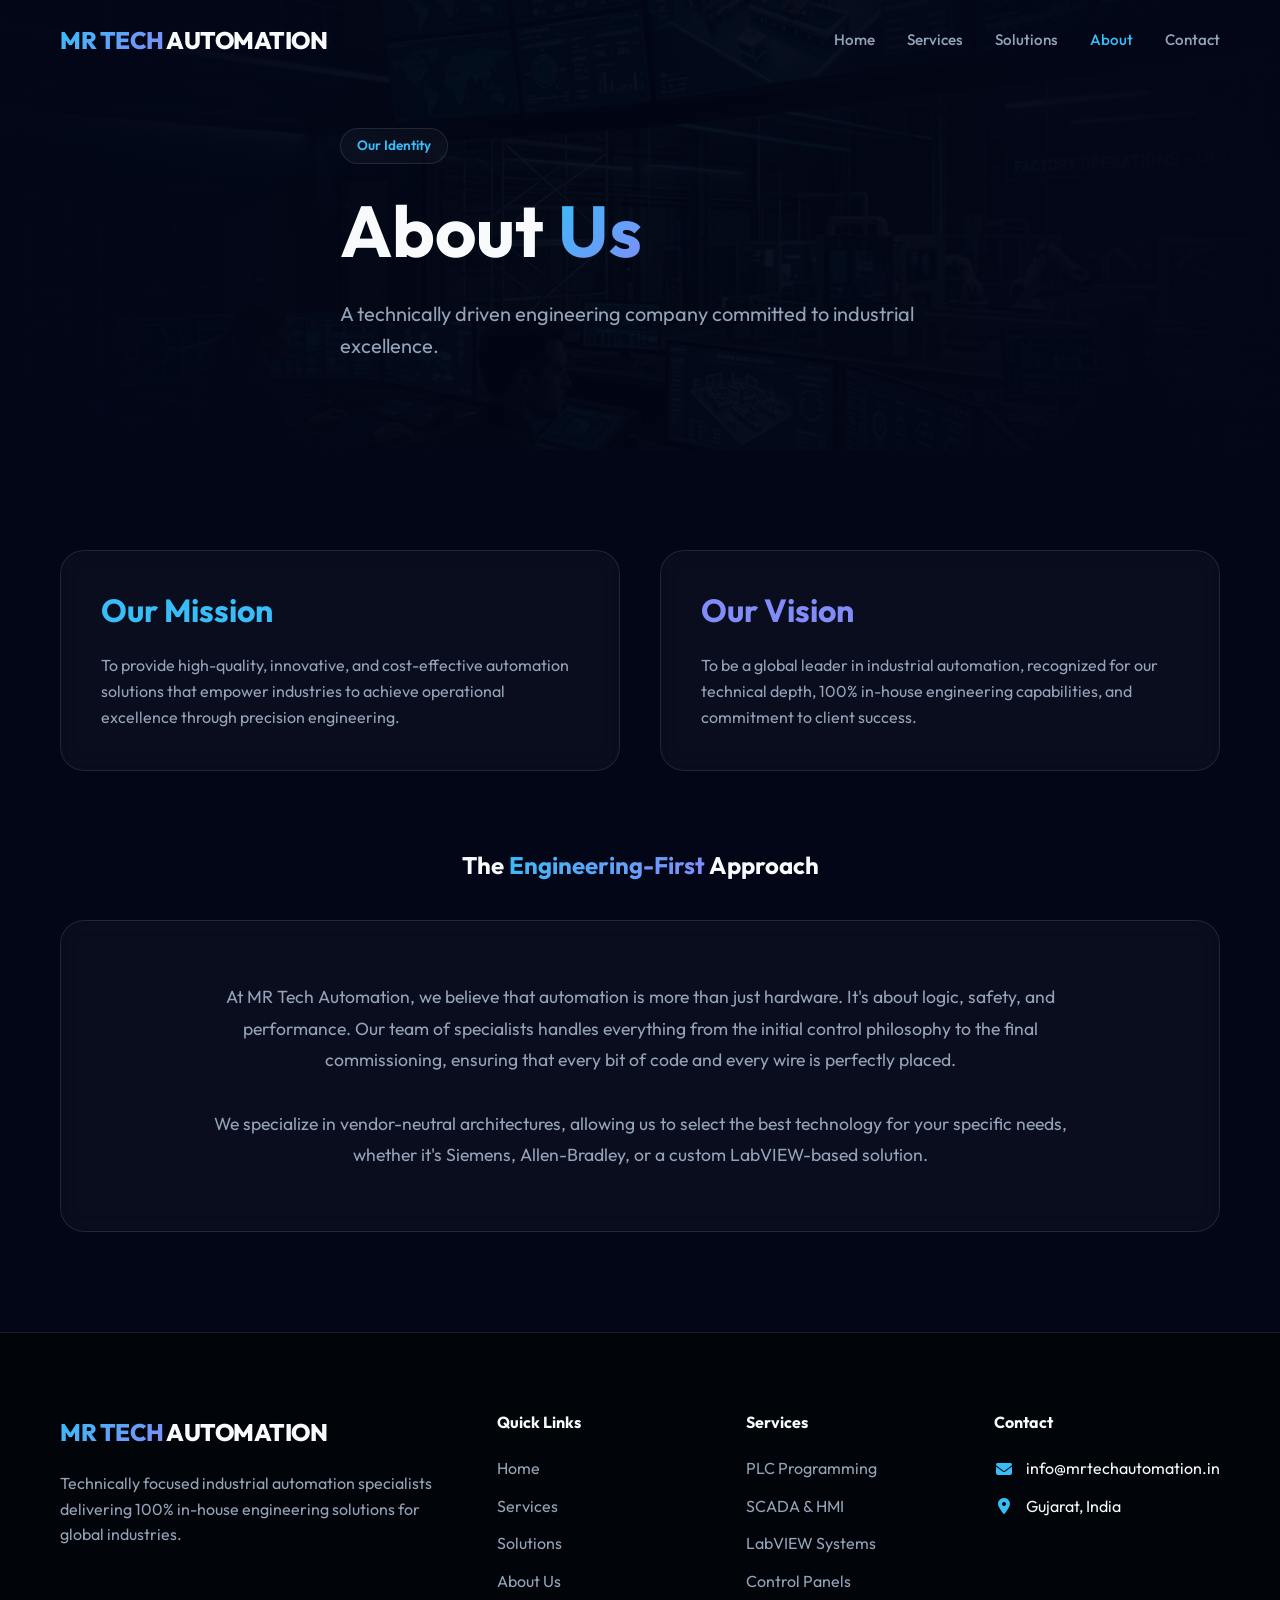
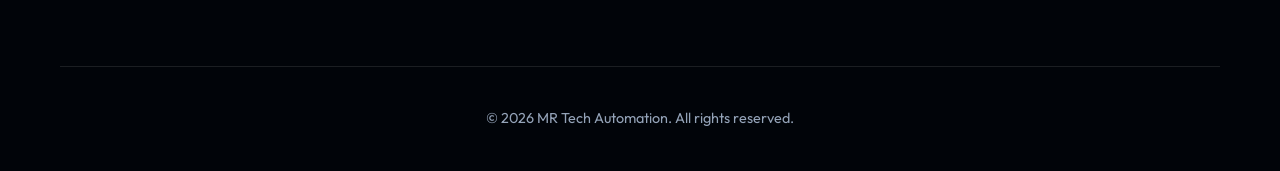
==== about.html @ 9e2ec190 "rebuild" ====
<!DOCTYPE html>
<html lang="en">
<head>
    <meta charset="UTF-8">
    <meta name="viewport" content="width=device-width, initial-scale=1.0">
    <title>About Us | MR Tech Automation</title>
    <meta name="description" content="Learn about MR Tech Automation's mission, vision, and our engineering-first approach to industrial automation.">
    <link rel="stylesheet" href="css/style.css">
    <link rel="stylesheet" href="https://cdnjs.cloudflare.com/ajax/libs/font-awesome/6.4.0/css/all.min.css">
</head>
<body>
    <!-- Navbar -->
    <nav>
        <div class="container nav-container">
            <a href="index.html" class="logo">
                <span class="text-gradient">MR TECH</span> AUTOMATION
            </a>
            <ul class="nav-links">
                <li><a href="index.html">Home</a></li>
                <li><a href="services.html">Services</a></li>
                <li><a href="solutions.html">Solutions</a></li>
                <li><a href="about.html" class="active">About</a></li>
                <li><a href="contact.html">Contact</a></li>
            </ul>
            <div class="menu-toggle">
                <i class="fas fa-bars"></i>
            </div>
        </div>
    </nav>

    <!-- Page Hero -->
    <header class="hero" style="height: 50vh;">
        <div class="hero-bg">
            <img src="images/hero.png" alt="Engineering Background" style="filter: brightness(0.3);">
        </div>
        <div class="container">
            <div class="hero-content">
                <span class="hero-tag">Our Identity</span>
                <h1>About <span class="text-gradient">Us</span></h1>
                <p>A technically driven engineering company committed to industrial excellence.</p>
            </div>
        </div>
    </header>

    <!-- Mission & Vision -->
    <section class="section-padding">
        <div class="container">
            <div style="display: grid; grid-template-columns: repeat(auto-fit, minmax(300px, 1fr)); gap: 40px;">
                <div class="card glass">
                    <h2 style="font-size: 2rem; margin-bottom: 24px; color: var(--primary);">Our Mission</h2>
                    <p style="color: var(--text-muted);">To provide high-quality, innovative, and cost-effective automation solutions that empower industries to achieve operational excellence through precision engineering.</p>
                </div>
                <div class="card glass">
                    <h2 style="font-size: 2rem; margin-bottom: 24px; color: var(--secondary);">Our Vision</h2>
                    <p style="color: var(--text-muted);">To be a global leader in industrial automation, recognized for our technical depth, 100% in-house engineering capabilities, and commitment to client success.</p>
                </div>
            </div>
            
            <div style="margin-top: 80px;">
                <h2 style="text-align: center; margin-bottom: 40px;">The <span class="text-gradient">Engineering-First</span> Approach</h2>
                <div class="glass" style="padding: 60px;">
                    <p style="color: var(--text-muted); font-size: 1.1rem; line-height: 1.8; text-align: center; max-width: 900px; margin: 0 auto;">
                        At MR Tech Automation, we believe that automation is more than just hardware. It's about logic, safety, and performance. Our team of specialists handles everything from the initial control philosophy to the final commissioning, ensuring that every bit of code and every wire is perfectly placed.
                        <br><br>
                        We specialize in vendor-neutral architectures, allowing us to select the best technology for your specific needs, whether it's Siemens, Allen-Bradley, or a custom LabVIEW-based solution.
                    </p>
                </div>
            </div>
        </div>
    </section>

    <!-- Footer -->
    <footer>
        <div class="container">
            <div class="footer-grid">
                <div class="footer-about">
                    <a href="index.html" class="logo" style="margin-bottom: 20px; display: block;">
                        <span class="text-gradient">MR TECH</span> AUTOMATION
                    </a>
                    <p>Technically focused industrial automation specialists delivering 100% in-house engineering solutions for global industries.</p>
                </div>
                <div class="footer-links">
                    <h4>Quick Links</h4>
                    <ul>
                        <li><a href="index.html">Home</a></li>
                        <li><a href="services.html">Services</a></li>
                        <li><a href="solutions.html">Solutions</a></li>
                        <li><a href="about.html">About Us</a></li>
                    </ul>
                </div>
                <div class="footer-links">
                    <h4>Services</h4>
                    <ul>
                        <li><a href="services.html">PLC Programming</a></li>
                        <li><a href="services.html">SCADA & HMI</a></li>
                        <li><a href="services.html">LabVIEW Systems</a></li>
                        <li><a href="services.html">Control Panels</a></li>
                    </ul>
                </div>
                <div class="footer-links">
                    <h4>Contact</h4>
                    <ul>
                        <li><i class="fas fa-envelope"></i> info@mrtechautomation.in</li>
                        <li><i class="fas fa-location-dot"></i> Gujarat, India</li>
                    </ul>
                </div>
            </div>
            <div class="footer-bottom">
                <p>&copy; 2026 MR Tech Automation. All rights reserved.</p>
            </div>
        </div>
    </footer>

    <script src="js/main.js"></script>
</body>
</html>
---- css/style.css ----
@import url('https://fonts.googleapis.com/css2?family=Outfit:wght@300;400;500;600;700&display=swap');

:root {
  --bg: #020617;
  --surface: #0f172a;
  --surface-hover: #1e293b;
  --primary: #38bdf8;
  --primary-glow: rgba(56, 189, 248, 0.3);
  --secondary: #818cf8;
  --accent: #2dd4bf;
  --text: #f8fafc;
  --text-muted: #94a3b8;
  --glass: rgba(255, 255, 255, 0.03);
  --glass-border: rgba(255, 255, 255, 0.1);
  --nav-height: 80px;
  --transition: all 0.3s cubic-bezier(0.4, 0, 0.2, 1);
}

* {
  margin: 0;
  padding: 0;
  box-sizing: border-box;
}

html {
  scroll-behavior: smooth;
}

body {
  font-family: 'Outfit', sans-serif;
  background-color: var(--bg);
  color: var(--text);
  line-height: 1.6;
  overflow-x: hidden;
}

h1, h2, h3, h4 {
  font-weight: 700;
  line-height: 1.2;
}

a {
  text-decoration: none;
  color: inherit;
  transition: var(--transition);
}

ul {
  list-style: none;
}

img {
  max-width: 100%;
  display: block;
}

/* Utilities */
.container {
  max-width: 1200px;
  margin: 0 auto;
  padding: 0 20px;
}

.section-padding {
  padding: 100px 0;
}

.text-gradient {
  background: linear-gradient(135deg, var(--primary), var(--secondary));
  -webkit-background-clip: text;
  -webkit-text-fill-color: transparent;
}

.glass {
  background: var(--glass);
  backdrop-filter: blur(12px);
  -webkit-backdrop-filter: blur(12px);
  border: 1px solid var(--glass-border);
  border-radius: 24px;
}

.btn {
  display: inline-block;
  padding: 14px 28px;
  border-radius: 50px;
  font-weight: 600;
  cursor: pointer;
  transition: var(--transition);
  border: none;
  font-size: 1rem;
}

.btn-primary {
  background: var(--primary);
  color: var(--bg);
  box-shadow: 0 4px 20px var(--primary-glow);
}

.btn-primary:hover {
  transform: translateY(-2px);
  box-shadow: 0 8px 25px var(--primary-glow);
}

.btn-outline {
  background: transparent;
  border: 1px solid var(--glass-border);
  color: var(--text);
}

.btn-outline:hover {
  background: var(--glass);
  border-color: var(--primary);
}

/* Navbar */
nav {
  height: var(--nav-height);
  position: fixed;
  top: 0;
  width: 100%;
  z-index: 1000;
  transition: var(--transition);
}

nav.scrolled {
  background: rgba(2, 6, 23, 0.8);
  backdrop-filter: blur(10px);
  border-bottom: 1px solid var(--glass-border);
  height: 70px;
}

.nav-container {
  display: flex;
  justify-content: space-between;
  align-items: center;
  height: 100%;
}

.logo {
  font-size: 1.5rem;
  font-weight: 800;
  letter-spacing: -0.5px;
}

.nav-links {
  display: flex;
  gap: 32px;
}

.nav-links a {
  font-weight: 500;
  font-size: 0.95rem;
  color: var(--text-muted);
}

.nav-links a:hover, .nav-links a.active {
  color: var(--primary);
}

.menu-toggle {
  display: none;
  font-size: 1.5rem;
  cursor: pointer;
}

/* Hero Section */
.hero {
  height: 100vh;
  display: flex;
  align-items: center;
  position: relative;
  overflow: hidden;
  padding-top: var(--nav-height);
}

.hero-bg {
  position: absolute;
  top: 0;
  left: 0;
  width: 100%;
  height: 100%;
  z-index: -1;
}

.hero-bg img {
  width: 100%;
  height: 100%;
  object-fit: cover;
  opacity: 0.4;
}

.hero-bg::after {
  content: '';
  position: absolute;
  top: 0;
  left: 0;
  width: 100%;
  height: 100%;
  background: radial-gradient(circle at 50% 50%, rgba(2, 6, 23, 0.4) 0%, rgba(2, 6, 23, 1) 100%);
}

.hero-content {
  max-width: 700px;
}

.hero-tag {
  display: inline-block;
  padding: 6px 16px;
  background: var(--glass);
  border: 1px solid var(--glass-border);
  border-radius: 50px;
  font-size: 0.85rem;
  font-weight: 600;
  color: var(--primary);
  margin-bottom: 24px;
}

.hero h1 {
  font-size: 4.5rem;
  margin-bottom: 24px;
}

.hero p {
  font-size: 1.25rem;
  color: var(--text-muted);
  margin-bottom: 40px;
  max-width: 600px;
}

/* Cards */
.card-grid {
  display: grid;
  grid-template-columns: repeat(auto-fit, minmax(300px, 1fr));
  gap: 30px;
}

.card {
  padding: 40px;
  transition: var(--transition);
}

.card:hover {
  background: rgba(255, 255, 255, 0.05);
  transform: translateY(-10px);
  border-color: var(--primary);
}

.card-icon {
  width: 60px;
  height: 60px;
  background: var(--glass);
  border-radius: 16px;
  display: flex;
  align-items: center;
  justify-content: center;
  margin-bottom: 24px;
  color: var(--primary);
  font-size: 1.5rem;
}

.card h3 {
  margin-bottom: 16px;
  font-size: 1.5rem;
}

.card p {
  color: var(--text-muted);
}

.flex-group {
  display: flex;
  align-items: center;
  justify-content: space-between;
  flex-wrap: wrap;
  gap: 60px;
}

.flex-group > div {
  flex: 1;
  min-width: 300px;
}

.image-rounded {
  border-radius: 32px;
  box-shadow: 0 20px 40px rgba(0,0,0,0.4);
}

.text-center {
  text-align: center;
}

.mb-60 { margin-bottom: 60px; }
.mb-40 { margin-bottom: 40px; }
.mb-32 { margin-bottom: 32px; }
.mb-24 { margin-bottom: 24px; }
.mb-16 { margin-bottom: 16px; }

/* Form Styles */
input, textarea, select {
  width: 100%;
  padding: 14px 20px;
  border-radius: 12px;
  background: rgba(255, 255, 255, 0.05);
  border: 1px solid var(--glass-border);
  color: var(--text);
  outline: none;
  font-family: inherit;
  font-size: 1rem;
  transition: var(--transition);
}

input:focus, textarea:focus, select:focus {
  border-color: var(--primary);
  background: rgba(255, 255, 255, 0.08);
}

option {
  background-color: var(--surface);
  color: var(--text);
  padding: 10px;
}

/* Footer */
footer {
  padding: 80px 0 40px;
  background: #010409;
  border-top: 1px solid var(--glass-border);
}

.footer-grid {
  display: grid;
  grid-template-columns: 2fr 1fr 1fr 1fr;
  gap: 60px;
  margin-bottom: 60px;
}

.footer-about p {
  margin: 20px 0;
  color: var(--text-muted);
}

.footer-links h4 {
  margin-bottom: 24px;
}

.footer-links ul li {
  margin-bottom: 12px;
  display: flex;
  align-items: center;
  gap: 12px;
}

.footer-links ul li i {
  color: var(--primary);
  width: 20px;
  text-align: center;
}

.footer-links ul li a {
  color: var(--text-muted);
}

.footer-links ul li a:hover {
  color: var(--primary);
}

.footer-bottom {
  padding-top: 40px;
  border-top: 1px solid var(--glass-border);
  text-align: center;
  color: var(--text-muted);
  font-size: 0.9rem;
}

/* Responsive */
@media (max-width: 1024px) {
  .hero h1 { font-size: 3.5rem; }
  .footer-grid { grid-template-columns: 1fr 1fr; }
  .container { padding: 0 40px; }
}

@media (max-width: 768px) {
  .nav-links {
    position: fixed;
    top: var(--nav-height);
    left: -100%;
    width: 100%;
    height: calc(100vh - var(--nav-height));
    background: var(--bg);
    flex-direction: column;
    align-items: center;
    padding-top: 60px;
    transition: 0.4s ease;
    z-index: 999;
  }

  .nav-links.active {
    left: 0;
  }

  .menu-toggle { display: block; }
  .hero h1 { font-size: 2.8rem; }
  .section-padding { padding: 80px 0; }
  .container { padding: 0 24px; }
  
  .hero {
    text-align: center;
  }
  
  .hero-content {
    margin: 0 auto;
  }
}

@media (max-width: 480px) {
  .hero h1 { font-size: 2.2rem; }
  .section-padding { padding: 60px 0; }
  .btn { width: 100%; text-align: center; }
  .hero-btns { display: flex; flex-direction: column; gap: 16px; }
}
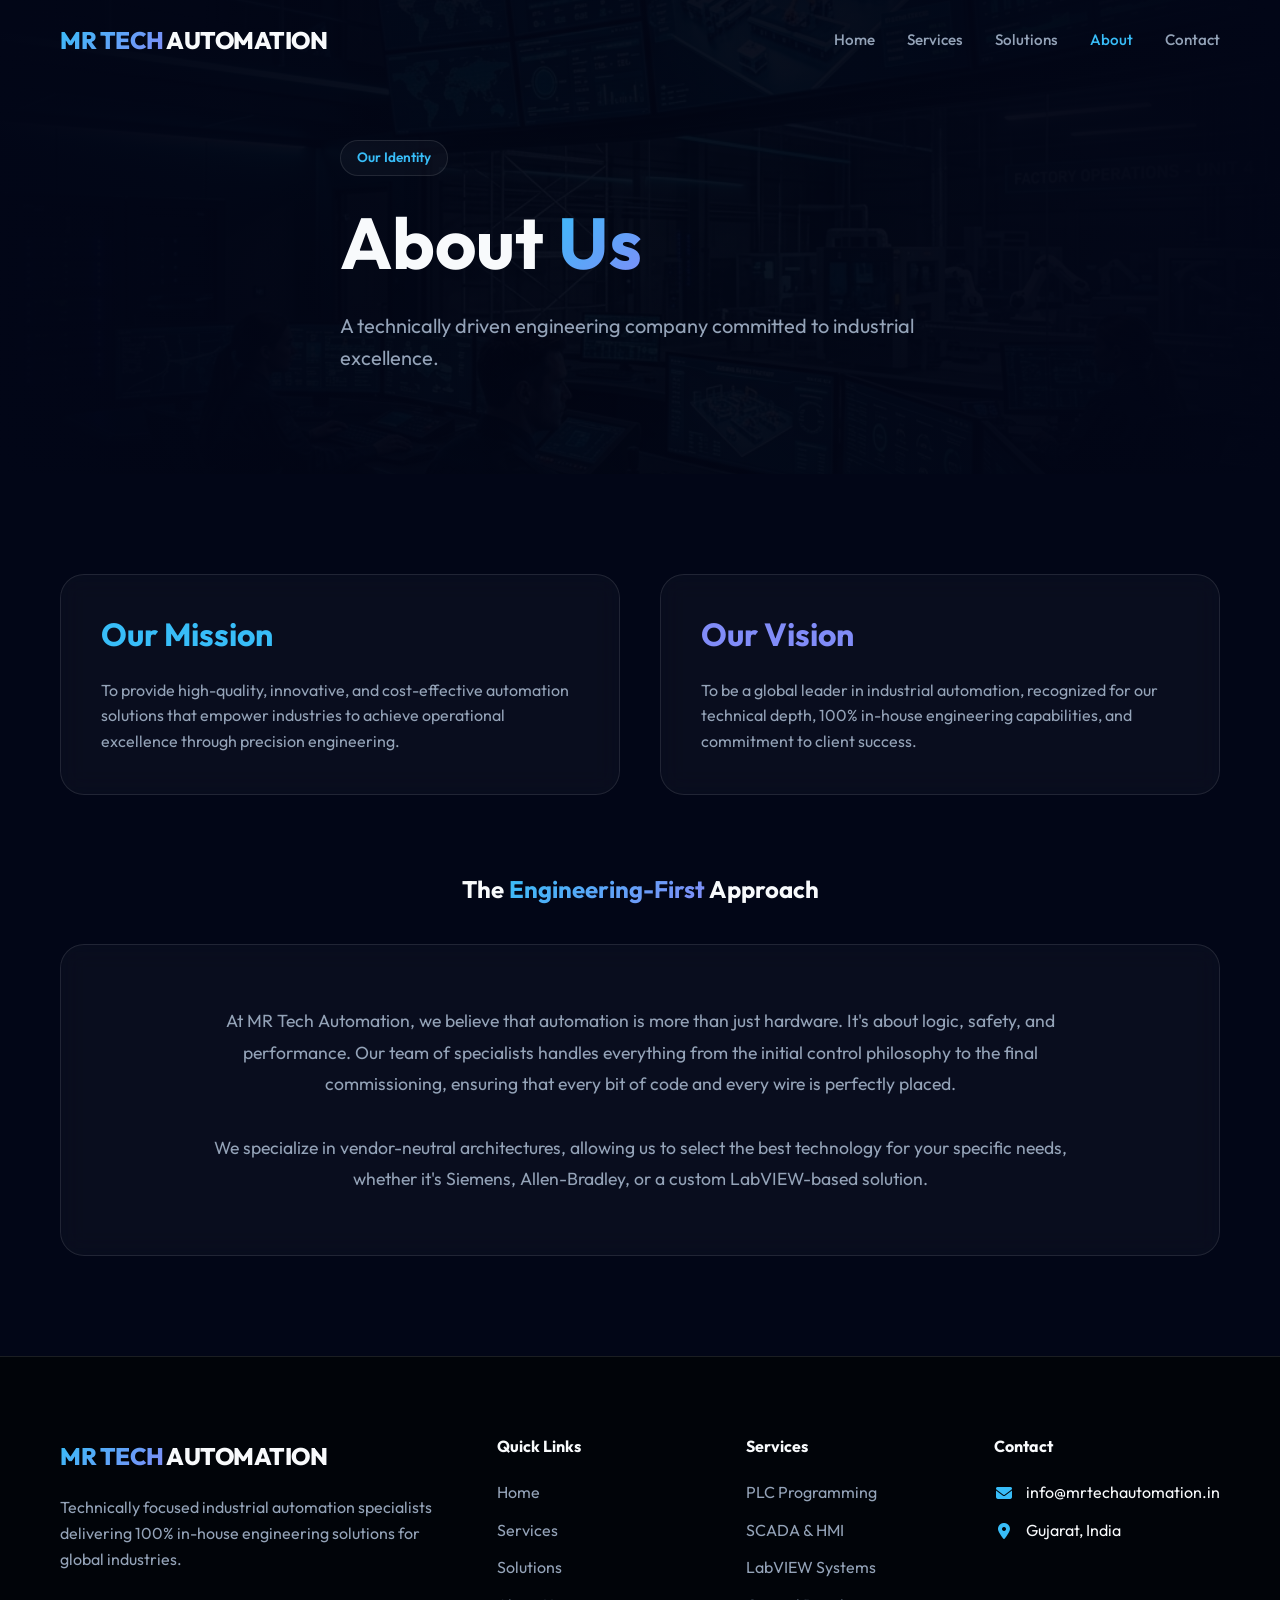
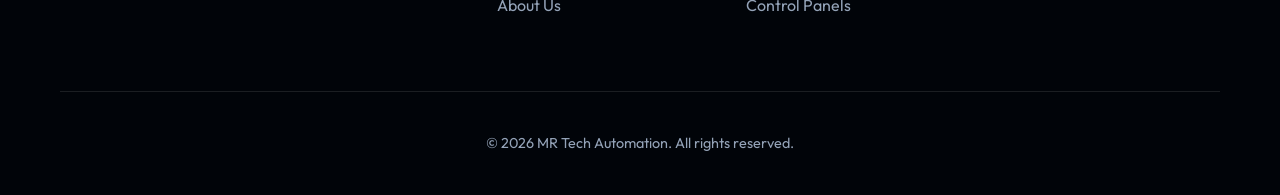
==== commit 437904bd: "Mobile view fix" ====
--- a/about.html
+++ b/about.html
@@ -29,7 +29,7 @@
     </nav>
 
     <!-- Page Hero -->
-    <header class="hero" style="height: 50vh;">
+    <header class="hero" style="min-height: 50vh; padding-top: calc(var(--nav-height) + 60px);">
         <div class="hero-bg">
             <img src="images/hero.png" alt="Engineering Background" style="filter: brightness(0.3);">
         </div>
--- a/css/style.css
+++ b/css/style.css
@@ -22,8 +22,9 @@
   box-sizing: border-box;
 }
 
-html {
-  scroll-behavior: smooth;
+html, body {
+  overflow-x: hidden;
+  width: 100%;
 }
 
 body {
@@ -31,7 +32,6 @@
   background-color: var(--bg);
   color: var(--text);
   line-height: 1.6;
-  overflow-x: hidden;
 }
 
 h1, h2, h3, h4 {
@@ -165,12 +165,13 @@
 
 /* Hero Section */
 .hero {
-  height: 100vh;
+  min-height: 100vh;
   display: flex;
   align-items: center;
   position: relative;
   overflow: hidden;
-  padding-top: var(--nav-height);
+  padding-top: calc(var(--nav-height) + 40px);
+  padding-bottom: 60px;
 }
 
 .hero-bg {
@@ -401,7 +402,7 @@
   .menu-toggle { display: block; }
   .hero h1 { font-size: 2.8rem; }
   .section-padding { padding: 80px 0; }
-  .container { padding: 0 24px; }
+  .container { padding: 0 20px; }
   
   .hero {
     text-align: center;
@@ -409,6 +410,14 @@
   
   .hero-content {
     margin: 0 auto;
+  }
+
+  .flex-group {
+    gap: 30px;
+  }
+  
+  .footer-grid {
+    gap: 30px;
   }
 }
 
@@ -417,4 +426,6 @@
   .section-padding { padding: 60px 0; }
   .btn { width: 100%; text-align: center; }
   .hero-btns { display: flex; flex-direction: column; gap: 16px; }
-}
+  .container { padding: 0 15px; }
+  .flex-group { gap: 20px; }
+}
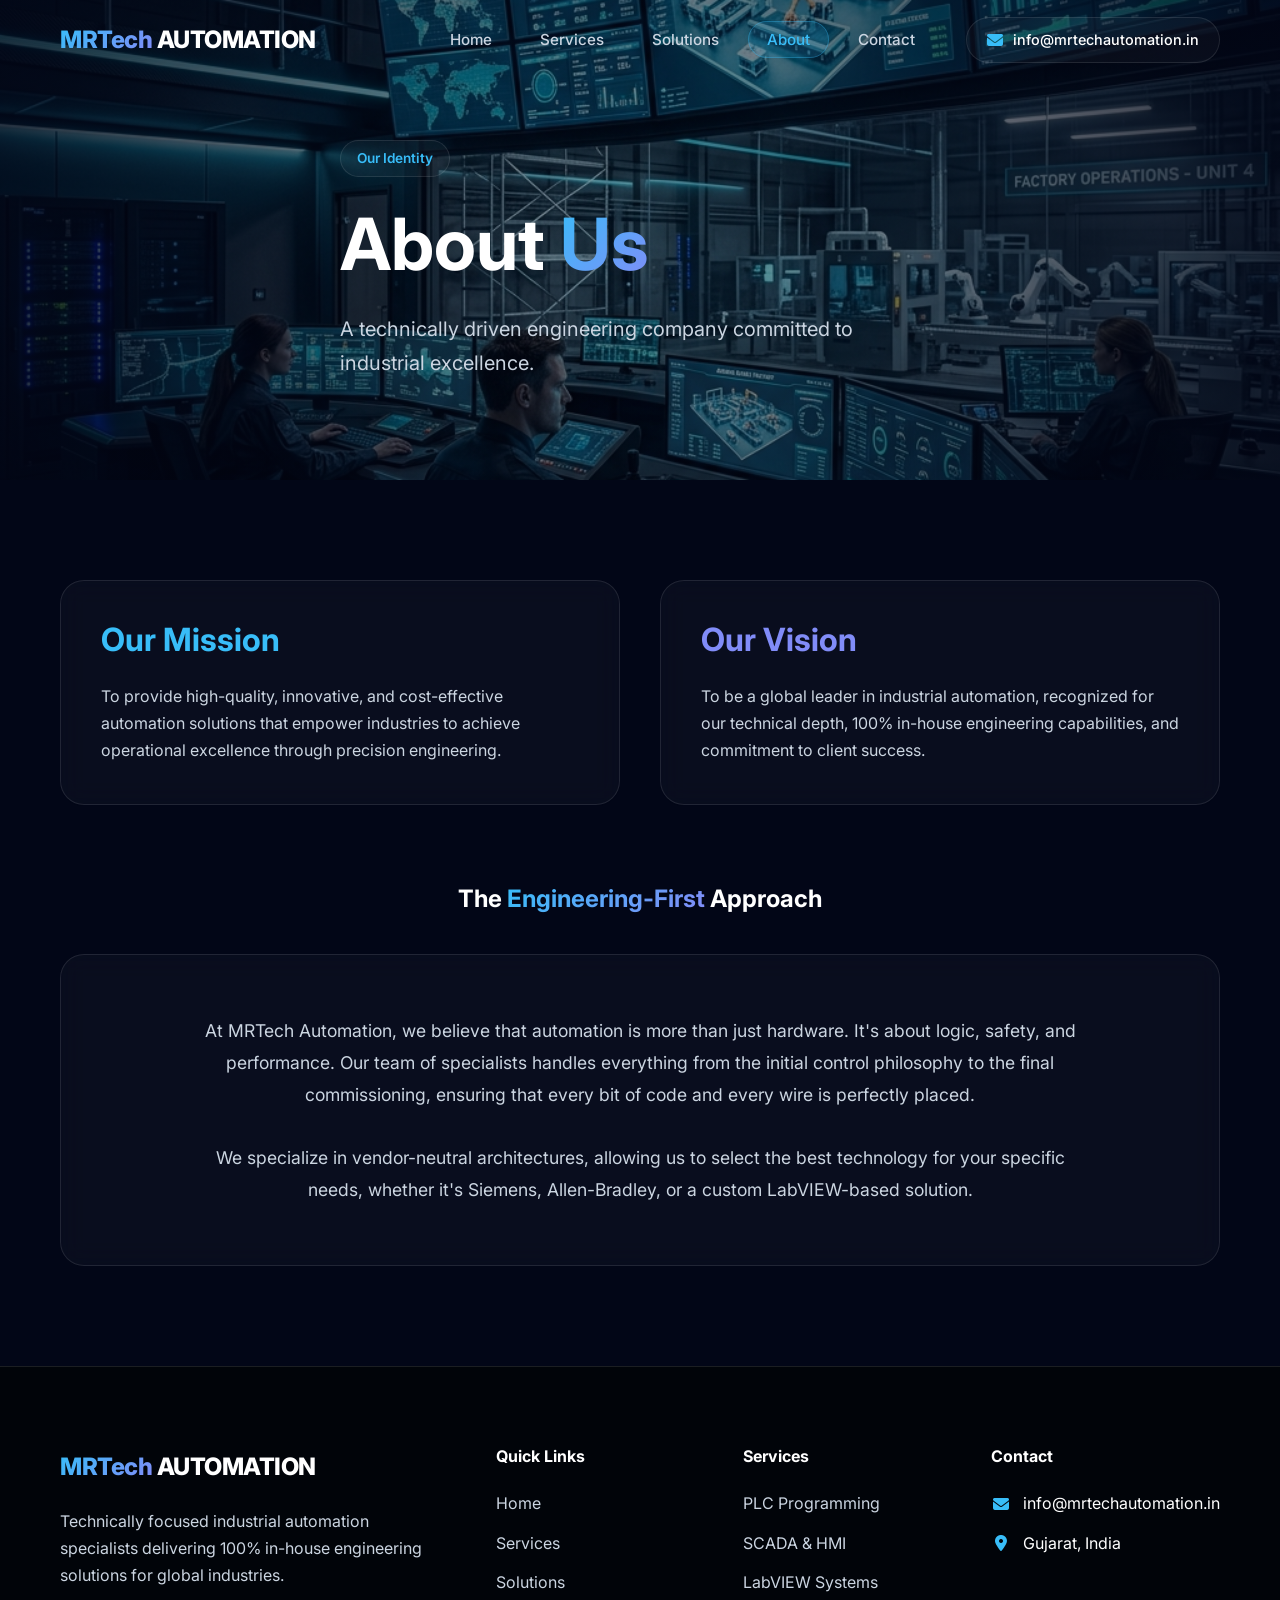
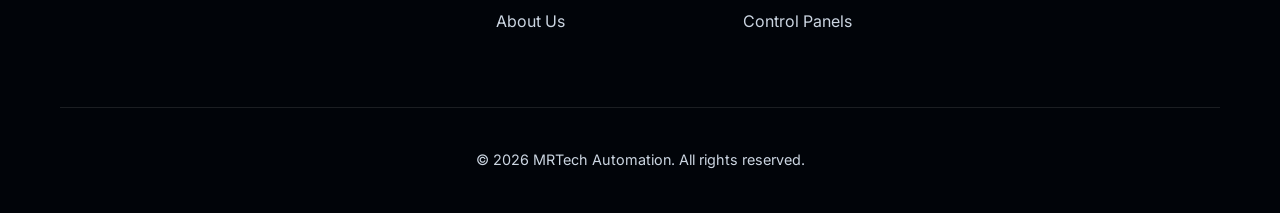
==== commit 13db8f72: "Changes fileds on contatus from and add hove effect also remvoe space" ====
--- a/about.html
+++ b/about.html
@@ -3,8 +3,8 @@
 <head>
     <meta charset="UTF-8">
     <meta name="viewport" content="width=device-width, initial-scale=1.0">
-    <title>About Us | MR Tech Automation</title>
-    <meta name="description" content="Learn about MR Tech Automation's mission, vision, and our engineering-first approach to industrial automation.">
+    <title>About Us | MRTech Automation</title>
+    <meta name="description" content="Learn about MRTech Automation's mission, vision, and our engineering-first approach to industrial automation.">
     <link rel="stylesheet" href="css/style.css">
     <link rel="stylesheet" href="https://cdnjs.cloudflare.com/ajax/libs/font-awesome/6.4.0/css/all.min.css">
 </head>
@@ -13,7 +13,7 @@
     <nav>
         <div class="container nav-container">
             <a href="index.html" class="logo">
-                <span class="text-gradient">MR TECH</span> AUTOMATION
+                <span class="text-gradient">MRTech</span> AUTOMATION
             </a>
             <ul class="nav-links">
                 <li><a href="index.html">Home</a></li>
@@ -22,6 +22,12 @@
                 <li><a href="about.html" class="active">About</a></li>
                 <li><a href="contact.html">Contact</a></li>
             </ul>
+            <div class="nav-info">
+                <a href="mailto:info@mrtechautomation.in">
+                    <i class="fas fa-envelope"></i>
+                    <span>info@mrtechautomation.in</span>
+                </a>
+            </div>
             <div class="menu-toggle">
                 <i class="fas fa-bars"></i>
             </div>
@@ -31,7 +37,7 @@
     <!-- Page Hero -->
     <header class="hero" style="min-height: 50vh; padding-top: calc(var(--nav-height) + 60px);">
         <div class="hero-bg">
-            <img src="images/hero.png" alt="Engineering Background" style="filter: brightness(0.3);">
+            <img src="images/hero.png" alt="Engineering Background">
         </div>
         <div class="container">
             <div class="hero-content">
@@ -60,7 +66,7 @@
                 <h2 style="text-align: center; margin-bottom: 40px;">The <span class="text-gradient">Engineering-First</span> Approach</h2>
                 <div class="glass" style="padding: 60px;">
                     <p style="color: var(--text-muted); font-size: 1.1rem; line-height: 1.8; text-align: center; max-width: 900px; margin: 0 auto;">
-                        At MR Tech Automation, we believe that automation is more than just hardware. It's about logic, safety, and performance. Our team of specialists handles everything from the initial control philosophy to the final commissioning, ensuring that every bit of code and every wire is perfectly placed.
+                        At MRTech Automation, we believe that automation is more than just hardware. It's about logic, safety, and performance. Our team of specialists handles everything from the initial control philosophy to the final commissioning, ensuring that every bit of code and every wire is perfectly placed.
                         <br><br>
                         We specialize in vendor-neutral architectures, allowing us to select the best technology for your specific needs, whether it's Siemens, Allen-Bradley, or a custom LabVIEW-based solution.
                     </p>
@@ -75,7 +81,7 @@
             <div class="footer-grid">
                 <div class="footer-about">
                     <a href="index.html" class="logo" style="margin-bottom: 20px; display: block;">
-                        <span class="text-gradient">MR TECH</span> AUTOMATION
+                        <span class="text-gradient">MRTech</span> AUTOMATION
                     </a>
                     <p>Technically focused industrial automation specialists delivering 100% in-house engineering solutions for global industries.</p>
                 </div>
@@ -106,7 +112,7 @@
                 </div>
             </div>
             <div class="footer-bottom">
-                <p>&copy; 2026 MR Tech Automation. All rights reserved.</p>
+                <p>&copy; 2026 MRTech Automation. All rights reserved.</p>
             </div>
         </div>
     </footer>
--- a/css/style.css
+++ b/css/style.css
@@ -1,4 +1,4 @@
-@import url('https://fonts.googleapis.com/css2?family=Outfit:wght@300;400;500;600;700&display=swap');
+@import url('https://fonts.googleapis.com/css2?family=Inter:wght@300;400;500;600;700;800&display=swap');
 
 :root {
   --bg: #020617;
@@ -8,8 +8,8 @@
   --primary-glow: rgba(56, 189, 248, 0.3);
   --secondary: #818cf8;
   --accent: #2dd4bf;
-  --text: #f8fafc;
-  --text-muted: #94a3b8;
+  --text: #ffffff;
+  --text-muted: #cbd5e1;
   --glass: rgba(255, 255, 255, 0.03);
   --glass-border: rgba(255, 255, 255, 0.1);
   --nav-height: 80px;
@@ -28,10 +28,12 @@
 }
 
 body {
-  font-family: 'Outfit', sans-serif;
+  font-family: 'Inter', sans-serif;
   background-color: var(--bg);
   color: var(--text);
-  line-height: 1.6;
+  line-height: 1.7;
+  -webkit-font-smoothing: antialiased;
+  -moz-osx-font-smoothing: grayscale;
 }
 
 h1, h2, h3, h4 {
@@ -144,17 +146,55 @@
 
 .nav-links {
   display: flex;
-  gap: 32px;
+  gap: 10px;
+  margin-left: auto;
 }
 
 .nav-links a {
   font-weight: 500;
   font-size: 0.95rem;
   color: var(--text-muted);
+  padding: 8px 18px;
+  border-radius: 50px;
+  transition: var(--transition);
+  border: 1px solid transparent;
 }
 
 .nav-links a:hover, .nav-links a.active {
   color: var(--primary);
+  background: rgba(56, 189, 248, 0.15);
+  border: 1px solid rgba(56, 189, 248, 0.3);
+}
+
+.nav-info {
+  display: flex;
+  align-items: center;
+  margin-left: 32px;
+}
+
+.nav-info a {
+  display: flex;
+  align-items: center;
+  gap: 10px;
+  padding: 10px 20px;
+  background: var(--glass);
+  border: 1px solid var(--glass-border);
+  border-radius: 50px;
+  font-size: 0.9rem;
+  color: var(--text);
+  font-weight: 500;
+  transition: var(--transition);
+}
+
+.nav-info a i {
+  color: var(--primary);
+  font-size: 1rem;
+}
+
+.nav-info a:hover {
+  border-color: var(--primary);
+  background: rgba(56, 189, 248, 0.1);
+  transform: translateY(-1px);
 }
 
 .menu-toggle {
@@ -187,7 +227,7 @@
   width: 100%;
   height: 100%;
   object-fit: cover;
-  opacity: 0.4;
+  opacity: 0.8;
 }
 
 .hero-bg::after {
@@ -197,7 +237,7 @@
   left: 0;
   width: 100%;
   height: 100%;
-  background: radial-gradient(circle at 50% 50%, rgba(2, 6, 23, 0.4) 0%, rgba(2, 6, 23, 1) 100%);
+  background: radial-gradient(circle at 50% 50%, rgba(2, 6, 23, 0.2) 0%, rgba(2, 6, 23, 0.8) 100%);
 }
 
 .hero-content {
@@ -400,6 +440,13 @@
   }
 
   .menu-toggle { display: block; }
+  .nav-info {
+    display: flex;
+    margin-left: auto;
+    margin-right: 15px;
+  }
+  .nav-info a span { display: none; }
+  .nav-info a { padding: 10px; }
   .hero h1 { font-size: 2.8rem; }
   .section-padding { padding: 80px 0; }
   .container { padding: 0 20px; }
@@ -417,7 +464,12 @@
   }
   
   .footer-grid {
-    gap: 30px;
+    grid-template-columns: 1fr;
+    gap: 40px;
+    text-align: center;
+  }
+  .footer-links ul li {
+    justify-content: center;
   }
 }
 
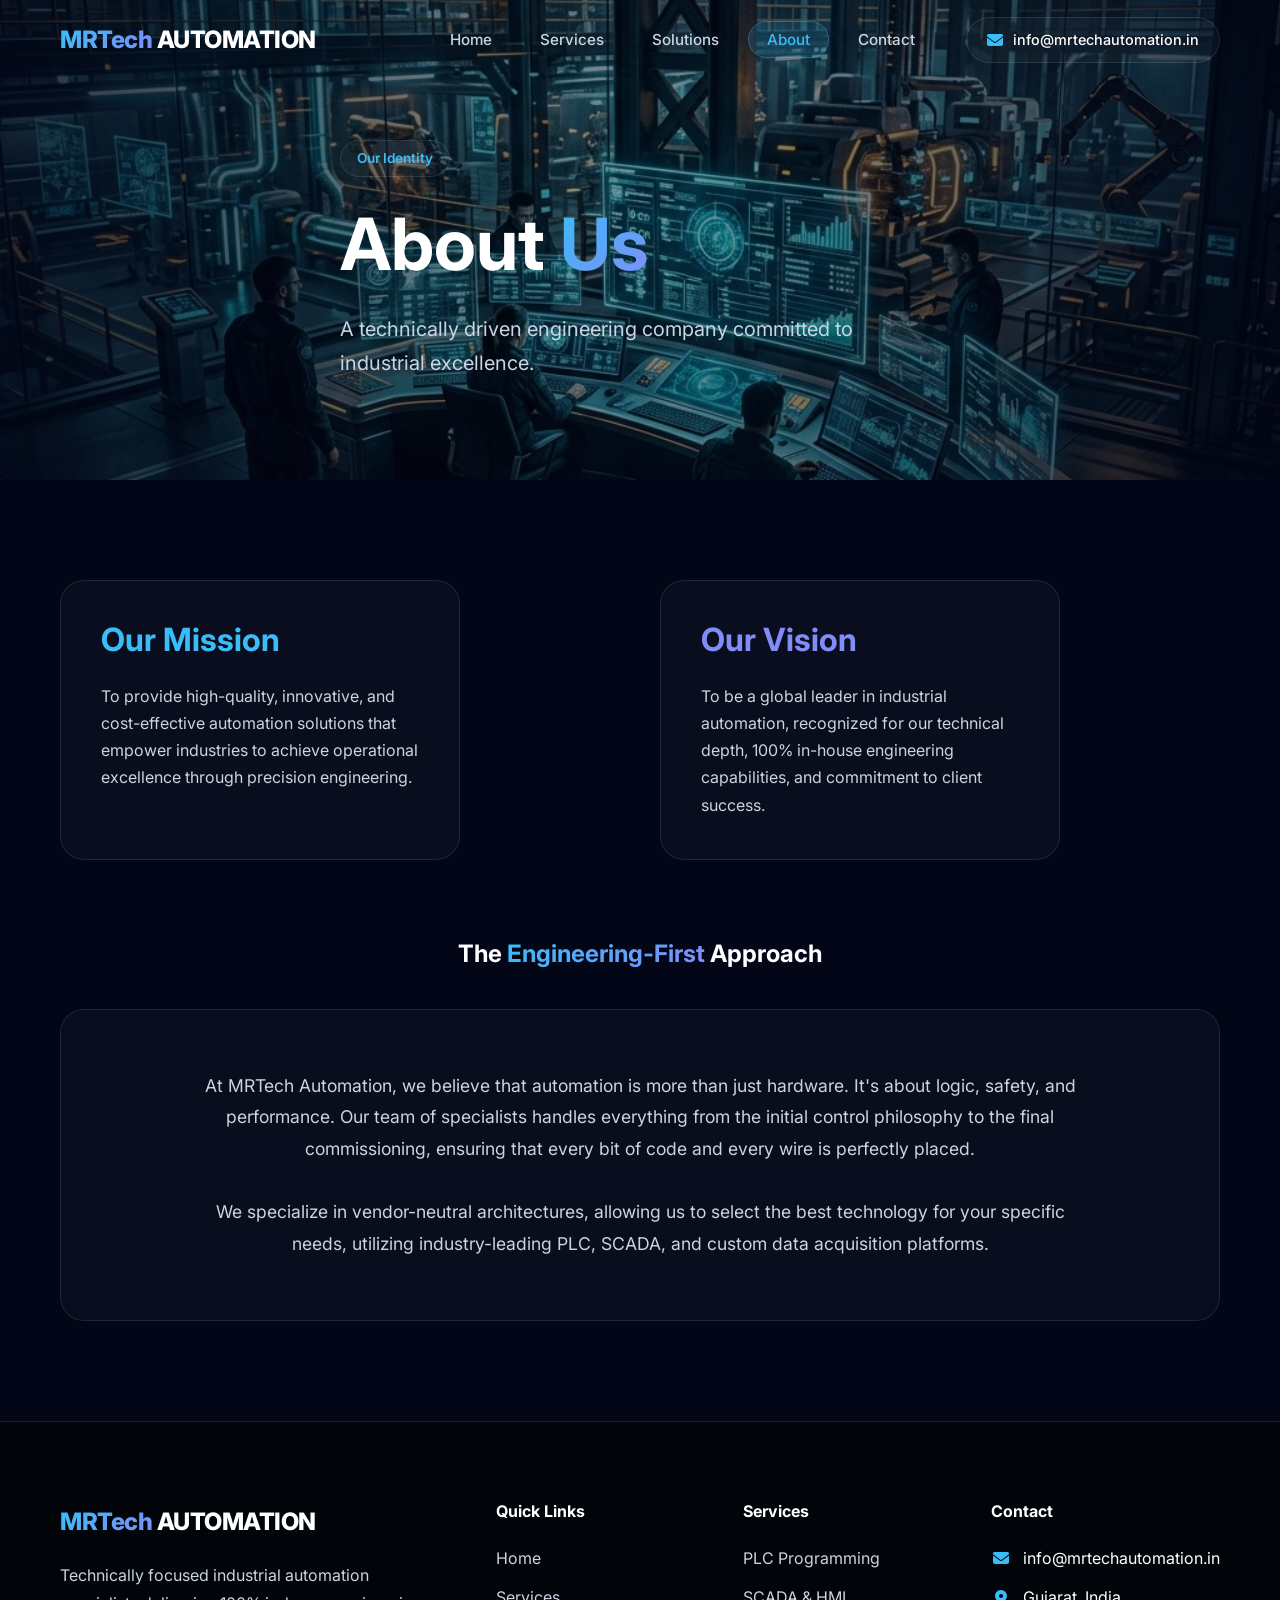
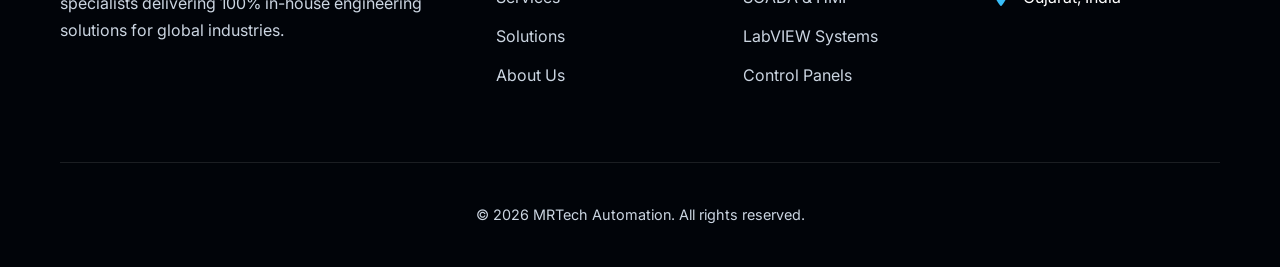
==== commit 98c1bb94: "feat: implement global design system with new CSS styles and update site assets for all pages" ====
--- a/about.html
+++ b/about.html
@@ -37,7 +37,7 @@
     <!-- Page Hero -->
     <header class="hero" style="min-height: 50vh; padding-top: calc(var(--nav-height) + 60px);">
         <div class="hero-bg">
-            <img src="images/hero.png" alt="Engineering Background">
+            <img src="images/hero_generic.png" alt="Engineering Background">
         </div>
         <div class="container">
             <div class="hero-content">
@@ -68,7 +68,7 @@
                     <p style="color: var(--text-muted); font-size: 1.1rem; line-height: 1.8; text-align: center; max-width: 900px; margin: 0 auto;">
                         At MRTech Automation, we believe that automation is more than just hardware. It's about logic, safety, and performance. Our team of specialists handles everything from the initial control philosophy to the final commissioning, ensuring that every bit of code and every wire is perfectly placed.
                         <br><br>
-                        We specialize in vendor-neutral architectures, allowing us to select the best technology for your specific needs, whether it's Siemens, Allen-Bradley, or a custom LabVIEW-based solution.
+                        We specialize in vendor-neutral architectures, allowing us to select the best technology for your specific needs, utilizing industry-leading PLC, SCADA, and custom data acquisition platforms.
                     </p>
                 </div>
             </div>
--- a/css/style.css
+++ b/css/style.css
@@ -270,12 +270,15 @@
 
 /* Cards */
 .card-grid {
-  display: grid;
-  grid-template-columns: repeat(auto-fit, minmax(300px, 1fr));
+  display: flex;
+  flex-wrap: wrap;
   gap: 30px;
+  justify-content: center;
 }
 
 .card {
+  flex: 1 1 350px;
+  max-width: 400px;
   padding: 40px;
   transition: var(--transition);
 }
